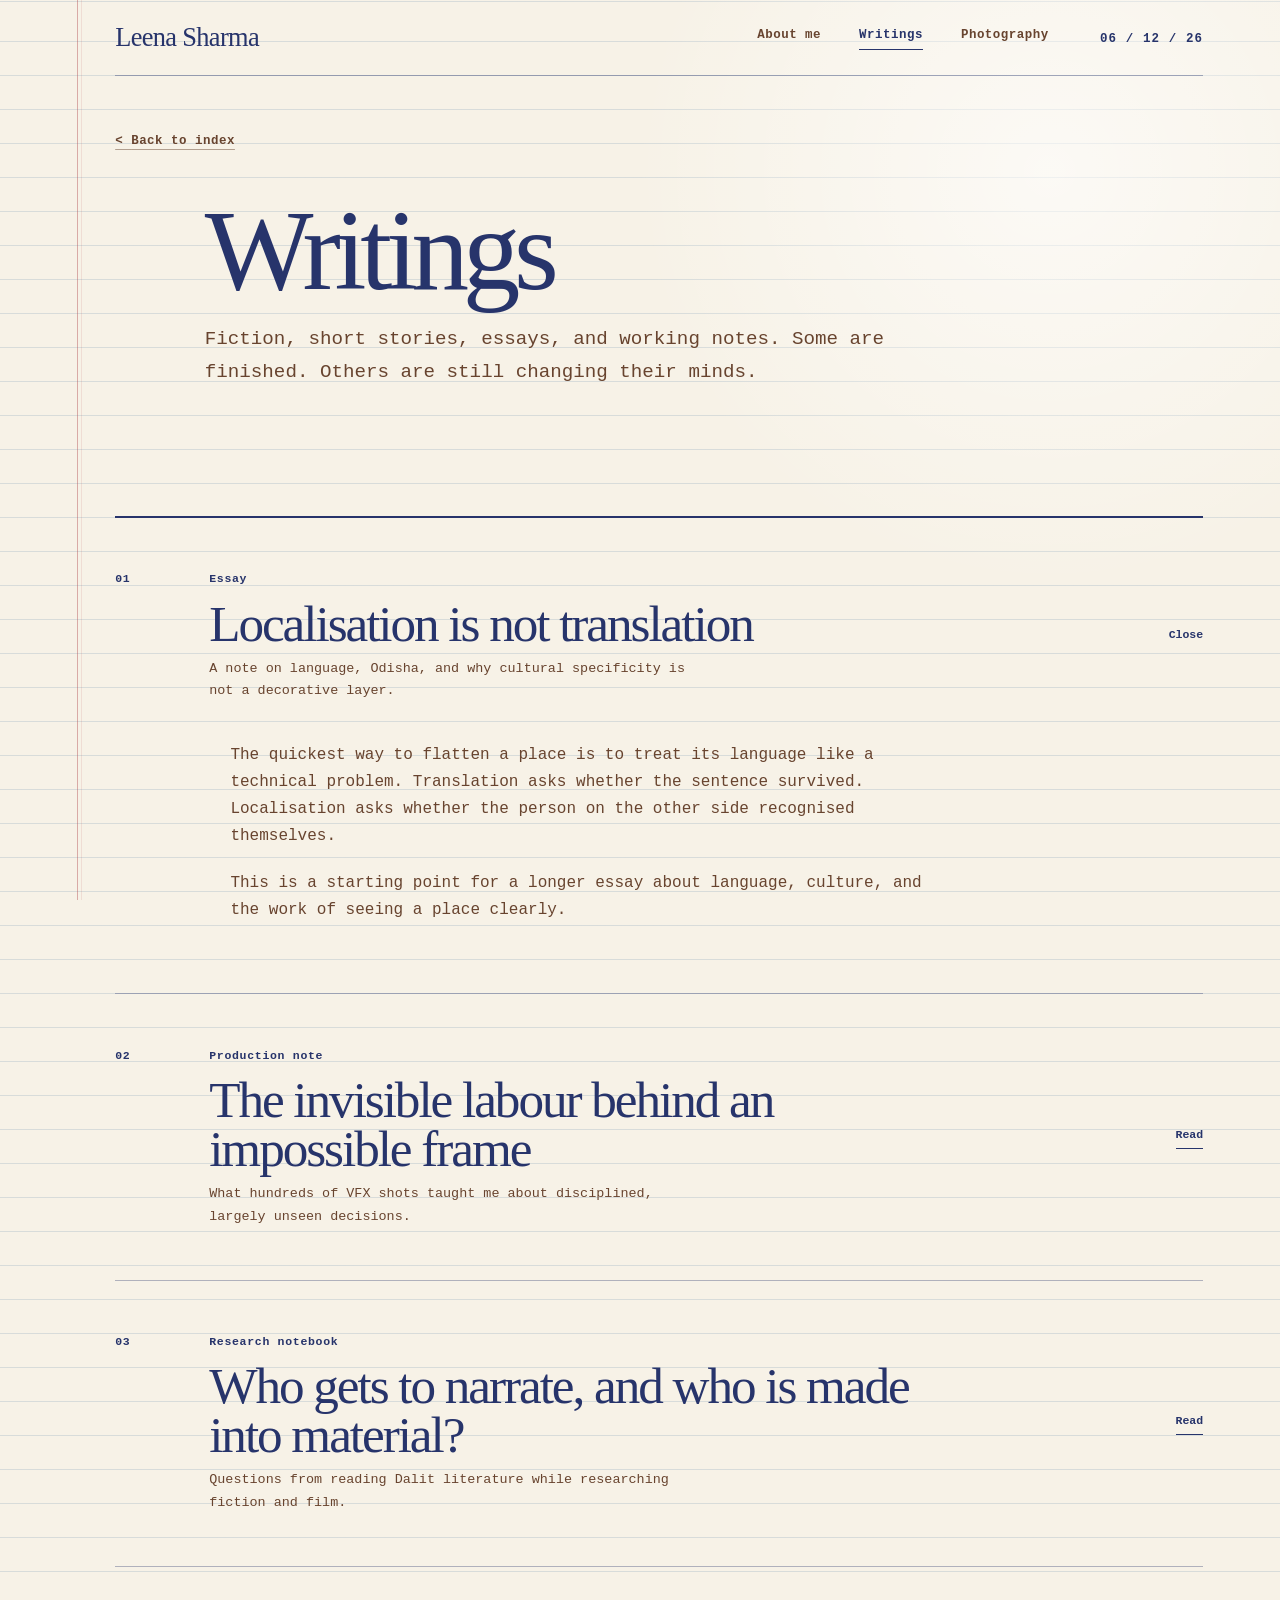
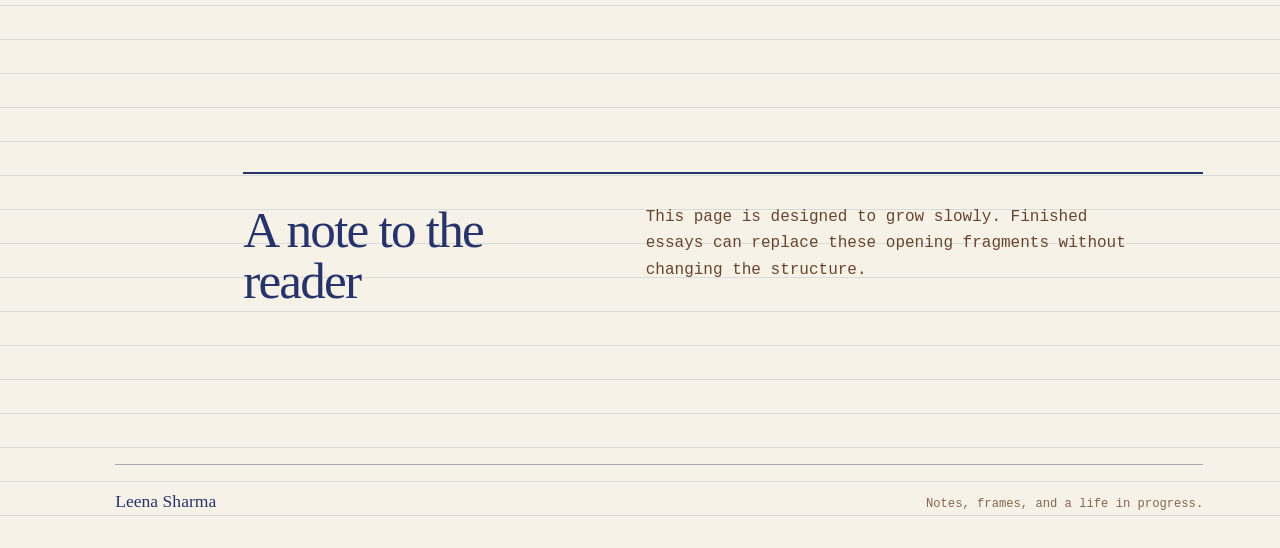
==== writings.html @ cd27514b "feat: rebuild portfolio as notebook-style site" ====
<!doctype html>
<html lang="en">
<head>
  <meta charset="utf-8" />
  <meta name="viewport" content="width=device-width, initial-scale=1" />
  <meta name="description" content="Essays, fiction, and notebook fragments by Leena Sharma." />
  <meta name="theme-color" content="#f7f2e7" />
  <title>Writings | Leena Sharma</title>
  <link rel="icon" href="assets/favicon.svg" type="image/svg+xml" />
  <link rel="stylesheet" href="styles.css?v=notebook-5" />
</head>
<body>
  <a class="skip-link" href="#main">Skip to the writings</a>

  <div class="paper-shell">
    <header class="site-header">
      <a class="brand-name" href="index.html">Leena Sharma</a>
      <button class="menu-toggle" type="button" aria-expanded="false" aria-controls="site-nav">Menu</button>
      <nav class="site-nav" id="site-nav" aria-label="Primary navigation">
        <a href="about.html">About me</a>
        <a href="writings.html" aria-current="page">Writings</a>
        <a href="photography.html">Photography</a>
      </nav>
      <time class="page-date" datetime="2026-09-05" data-current-date>05 / 09 / 26</time>
    </header>

    <main class="subpage writing-page" id="main">
      <a class="back-link" href="index.html">Back to index</a>

      <header class="page-heading">
        <h1>Writings</h1>
        <p>Fiction, short stories, essays, and working notes. Some are finished. Others are still changing their minds.</p>
      </header>

      <section class="writing-list" aria-label="Selected writings">
        <details class="writing-entry" open>
          <summary>
            <span class="writing-number">01</span>
            <span class="writing-summary">
              <span class="writing-kind">Essay</span>
              <strong>Localisation is not translation</strong>
              <span>A note on language, Odisha, and why cultural specificity is not a decorative layer.</span>
            </span>
            <span class="details-action" aria-hidden="true">Read</span>
          </summary>
          <div class="writing-body">
            <p>The quickest way to flatten a place is to treat its language like a technical problem. Translation asks whether the sentence survived. Localisation asks whether the person on the other side recognised themselves.</p>
            <p>This is a starting point for a longer essay about language, culture, and the work of seeing a place clearly.</p>
          </div>
        </details>

        <details class="writing-entry">
          <summary>
            <span class="writing-number">02</span>
            <span class="writing-summary">
              <span class="writing-kind">Production note</span>
              <strong>The invisible labour behind an impossible frame</strong>
              <span>What hundreds of VFX shots taught me about disciplined, largely unseen decisions.</span>
            </span>
            <span class="details-action" aria-hidden="true">Read</span>
          </summary>
          <div class="writing-body">
            <p>A finished frame hides its scaffolding. Schedules, versions, handovers, compromises, late fixes, and questions that sound tiny until an entire shot depends on them.</p>
            <p>Production is not separate from the creative act. It is the practice that gives a difficult idea a chance to remain intact.</p>
          </div>
        </details>

        <details class="writing-entry">
          <summary>
            <span class="writing-number">03</span>
            <span class="writing-summary">
              <span class="writing-kind">Research notebook</span>
              <strong>Who gets to narrate, and who is made into material?</strong>
              <span>Questions from reading Dalit literature while researching fiction and film.</span>
            </span>
            <span class="details-action" aria-hidden="true">Read</span>
          </summary>
          <div class="writing-body">
            <p>Research changes when the subject is not simply a subject. It becomes a question of position: who is looking, who is speaking, and what the work takes without returning.</p>
            <p>This notebook holds questions, contradictions, and changes in the project's ethical position, not only conclusions.</p>
          </div>
        </details>
      </section>

      <aside class="writing-note">
        <h2>A note to the reader</h2>
        <p>This page is designed to grow slowly. Finished essays can replace these opening fragments without changing the structure.</p>
      </aside>
    </main>

    <footer class="site-footer">
      <a href="index.html">Leena Sharma</a>
      <p>Notes, frames, and a life in progress.</p>
    </footer>
  </div>

  <script src="script.js?v=notebook-4"></script>
</body>
</html>
---- styles.css ----
:root {
  --paper: #f7f2e7;
  --paper-deep: #eee6d7;
  --indigo: #27346b;
  --indigo-soft: rgba(39, 52, 107, 0.16);
  --brown: #68442f;
  --brown-muted: #866550;
  --rule: rgba(79, 126, 161, 0.19);
  --margin-rule: rgba(176, 72, 76, 0.42);
  --baseline: 34px;
  --page-gutter: clamp(70px, 9vw, 148px);
  --right-gutter: clamp(24px, 6vw, 96px);
  --max-width: 1180px;
  color-scheme: light;
}

*,
*::before,
*::after {
  box-sizing: border-box;
}

html {
  min-width: 320px;
  scroll-behavior: smooth;
}

body {
  min-width: 320px;
  min-height: 100dvh;
  margin: 0;
  color: var(--brown);
  font-family: "Courier New", Courier, monospace;
  font-size: 16px;
  line-height: 1.68;
  background-color: var(--paper);
  background-image:
    radial-gradient(circle at 82% 8%, rgba(255, 255, 255, 0.6), transparent 26rem),
    repeating-linear-gradient(
      to bottom,
      transparent 0,
      transparent calc(var(--baseline) - 1px),
      var(--rule) calc(var(--baseline) - 1px),
      var(--rule) var(--baseline)
    );
  background-position: 0 0, 0 8px;
  overflow-x: hidden;
}

body::before {
  position: fixed;
  top: 0;
  bottom: 0;
  left: clamp(38px, 6vw, 92px);
  width: 1px;
  content: "";
  background: var(--margin-rule);
  box-shadow: 4px 0 0 rgba(176, 72, 76, 0.12);
  pointer-events: none;
}

img {
  display: block;
  max-width: 100%;
}

button,
a {
  -webkit-tap-highlight-color: transparent;
}

button {
  font: inherit;
}

a {
  color: inherit;
}

h1,
h2,
h3,
p,
figure {
  margin-top: 0;
}

h1,
h2,
h3,
.brand-name,
.index-title,
.social-rail a,
.site-footer > a {
  color: var(--indigo);
  font-family: "Times New Roman", Times, serif;
  font-weight: 400;
}

::selection {
  color: var(--paper);
  background: var(--indigo);
}

:focus-visible {
  outline: 2px solid var(--indigo);
  outline-offset: 5px;
}

.skip-link {
  position: fixed;
  top: 12px;
  left: 12px;
  z-index: 5;
  padding: 8px 12px;
  color: var(--paper);
  background: var(--indigo);
  transform: translateY(-160%);
  transition: transform 180ms ease;
}

.skip-link:focus {
  transform: translateY(0);
}

.paper-shell {
  width: 100%;
  min-height: 100dvh;
  padding-inline: var(--page-gutter) var(--right-gutter);
}

.home-header,
.home-index,
.home-footer,
.site-header,
.subpage,
.site-footer {
  width: min(100%, var(--max-width));
  margin-inline: auto;
}

.home-header {
  display: grid;
  grid-template-columns: minmax(0, 1fr) auto;
  align-items: start;
  gap: 32px;
  min-height: 138px;
  padding-top: clamp(34px, 5vw, 70px);
  animation: paper-enter 620ms cubic-bezier(0.16, 1, 0.3, 1) both;
}

.home-name {
  margin-bottom: 0;
  font-size: clamp(2.25rem, 4vw, 4rem);
  line-height: 0.96;
  letter-spacing: -0.035em;
}

.page-date {
  display: inline-block;
  min-width: 12ch;
  margin-top: 4px;
  color: var(--indigo);
  font-size: 0.78rem;
  font-weight: 700;
  letter-spacing: 0.09em;
  white-space: nowrap;
}

.home-index {
  display: grid;
  grid-template-columns: minmax(0, 1fr) minmax(175px, 220px);
  gap: clamp(48px, 7vw, 100px);
  align-items: start;
  min-height: calc(100dvh - 250px);
  padding: clamp(38px, 5vh, 76px) 0 58px;
}

.notebook-index {
  display: grid;
  gap: clamp(44px, 7vh, 76px);
  padding-top: 8px;
}

.index-entry {
  display: grid;
  grid-template-columns: 48px minmax(190px, 0.72fr) minmax(220px, 1fr);
  gap: clamp(16px, 3vw, 38px);
  align-items: baseline;
  opacity: 0;
  animation: entry-arrive 680ms cubic-bezier(0.16, 1, 0.3, 1) forwards;
  animation-delay: calc(100ms + var(--entry-order) * 95ms);
}

.index-marker {
  align-self: start;
  padding-top: 0.45rem;
  color: var(--indigo);
  font-family: "Times New Roman", Times, serif;
  font-size: clamp(1.2rem, 2vw, 1.6rem);
  line-height: 1;
}

.index-title {
  position: relative;
  width: fit-content;
  font-size: clamp(2.5rem, 5.2vw, 5.6rem);
  line-height: 0.94;
  letter-spacing: -0.04em;
  text-decoration: none;
}

.index-title::after {
  position: absolute;
  right: 0;
  bottom: -10px;
  left: 0;
  height: 2px;
  content: "";
  background: var(--indigo);
  transform: scaleX(0.12) rotate(-0.4deg);
  transform-origin: left;
  transition: transform 320ms cubic-bezier(0.16, 1, 0.3, 1);
}

.index-title:hover::after,
.index-title:focus-visible::after {
  transform: scaleX(1) rotate(-0.4deg);
}

.index-title:hover {
  font-style: italic;
}

.index-description {
  max-width: 39ch;
  margin-bottom: 0;
  padding-left: 22px;
  border-left: 1px solid var(--indigo-soft);
  color: var(--brown);
  font-size: clamp(0.88rem, 1.25vw, 1rem);
  line-height: 1.7;
}

.social-rail {
  min-height: 322px;
  padding: 4px 0 18px 28px;
  border-left: 2px solid var(--indigo);
  opacity: 0;
  animation: entry-arrive 680ms 480ms cubic-bezier(0.16, 1, 0.3, 1) forwards;
}

.social-rail h2 {
  margin-bottom: 18px;
  font-size: 1.65rem;
  line-height: 1;
}

.social-rail a {
  position: relative;
  display: block;
  width: fit-content;
  margin: 0 0 11px;
  font-size: clamp(1.25rem, 2vw, 1.8rem);
  line-height: 1.25;
  text-decoration: underline;
  text-decoration-color: rgba(39, 52, 107, 0.35);
  text-decoration-thickness: 1px;
  text-underline-offset: 5px;
}

.social-rail a:hover,
.social-rail a:focus-visible {
  font-style: italic;
  text-decoration-color: var(--indigo);
}

.home-footer,
.site-footer {
  display: flex;
  align-items: baseline;
  justify-content: space-between;
  gap: 24px;
  min-height: 84px;
  padding: 22px 0;
  border-top: 1px solid rgba(39, 52, 107, 0.38);
  color: var(--brown-muted);
  font-size: 0.76rem;
}

.home-footer a,
.site-footer a {
  color: var(--indigo);
  font-weight: 700;
  text-decoration-thickness: 1px;
  text-underline-offset: 4px;
}

.home-footer p,
.site-footer p {
  margin-bottom: 0;
  text-align: right;
}

.toast {
  position: fixed;
  right: 24px;
  bottom: 24px;
  z-index: 4;
  max-width: min(360px, calc(100vw - 48px));
  padding: 12px 16px;
  color: var(--paper);
  background: var(--indigo);
  font-size: 0.78rem;
  opacity: 0;
  pointer-events: none;
  transform: translateY(12px);
  transition: opacity 180ms ease, transform 180ms ease;
}

.toast.visible {
  opacity: 1;
  transform: translateY(0);
}

.site-header {
  position: relative;
  z-index: 2;
  display: grid;
  grid-template-columns: minmax(170px, 1fr) auto auto;
  align-items: center;
  gap: clamp(24px, 4vw, 58px);
  min-height: 76px;
  border-bottom: 1px solid rgba(39, 52, 107, 0.38);
  animation: paper-enter 520ms cubic-bezier(0.16, 1, 0.3, 1) both;
}

.brand-name {
  width: fit-content;
  font-size: 1.65rem;
  line-height: 1;
  letter-spacing: -0.025em;
  text-decoration: none;
}

.site-nav {
  display: flex;
  align-items: center;
  gap: clamp(20px, 3vw, 38px);
  white-space: nowrap;
}

.site-nav a,
.back-link,
.underlined-link {
  color: var(--brown);
  font-size: 0.78rem;
  font-weight: 700;
  letter-spacing: 0.04em;
  text-decoration-color: rgba(104, 68, 47, 0.48);
  text-decoration-thickness: 1px;
  text-underline-offset: 5px;
}

.site-nav a {
  text-decoration: none;
}

.site-nav a::after {
  display: block;
  width: 100%;
  height: 1px;
  margin-top: 3px;
  content: "";
  background: var(--indigo);
  transform: scaleX(0);
  transform-origin: right;
  transition: transform 220ms ease;
}

.site-nav a:hover::after,
.site-nav a:focus-visible::after,
.site-nav a[aria-current="page"]::after {
  transform: scaleX(1);
  transform-origin: left;
}

.site-nav a[aria-current="page"] {
  color: var(--indigo);
}

.menu-toggle {
  display: none;
  padding: 0;
  border: 0;
  color: var(--indigo);
  background: transparent;
  font-size: 0.78rem;
  font-weight: 700;
  text-decoration: underline;
  text-underline-offset: 4px;
  cursor: pointer;
}

.subpage {
  padding: clamp(34px, 4vw, 56px) 0 clamp(80px, 10vw, 146px);
}

.back-link {
  display: inline-block;
  margin-bottom: clamp(34px, 4vw, 54px);
}

.back-link::before {
  content: "< ";
  text-decoration: none;
}

.page-heading {
  max-width: 850px;
  margin-bottom: clamp(72px, 10vw, 136px);
  opacity: 0;
  animation: entry-arrive 650ms 100ms cubic-bezier(0.16, 1, 0.3, 1) forwards;
}

.page-heading h1,
.about-copy h1 {
  margin-bottom: 24px;
  font-size: clamp(4rem, 9vw, 8.2rem);
  line-height: 0.83;
  letter-spacing: -0.055em;
}

.page-heading p,
.page-lead {
  max-width: 60ch;
  margin-bottom: 0;
  color: var(--brown);
  font-size: clamp(1rem, 1.5vw, 1.22rem);
  line-height: 1.7;
}

.about-intro {
  display: grid;
  grid-template-columns: minmax(0, 1.25fr) minmax(280px, 0.75fr);
  gap: clamp(48px, 8vw, 116px);
  align-items: start;
}

.about-copy {
  padding-top: clamp(16px, 3vw, 44px);
  opacity: 0;
  animation: entry-arrive 650ms 80ms cubic-bezier(0.16, 1, 0.3, 1) forwards;
}

.about-copy > p:not(.page-lead) {
  max-width: 57ch;
  margin: 30px 0 34px;
}

.underlined-link {
  color: var(--indigo);
}

.about-visual {
  margin: 0;
  transform: rotate(0.75deg);
  opacity: 0;
  animation: image-arrive 740ms 220ms cubic-bezier(0.16, 1, 0.3, 1) forwards;
}

.about-visual img {
  width: 100%;
  aspect-ratio: 2 / 2.7;
  object-fit: cover;
  object-position: center 48%;
  border: 1px solid var(--indigo);
  filter: saturate(0.75) contrast(0.96);
  box-shadow: 13px 15px 0 rgba(39, 52, 107, 0.08);
}

.about-visual figcaption,
.photo-item figcaption,
.lightbox figcaption {
  margin-top: 13px;
  color: var(--brown-muted);
  font-size: 0.7rem;
  line-height: 1.5;
}

.life-notes {
  display: grid;
  grid-template-columns: minmax(190px, 0.55fr) minmax(0, 1.45fr);
  gap: clamp(44px, 8vw, 120px);
  margin-top: clamp(110px, 15vw, 200px);
  padding-top: 28px;
  border-top: 2px solid var(--indigo);
}

.life-notes > h2,
.plain-note h2,
.writing-note h2 {
  margin-bottom: 0;
  font-size: clamp(2rem, 4vw, 3.4rem);
  line-height: 1;
  letter-spacing: -0.035em;
}

.timeline-list {
  display: grid;
  gap: clamp(42px, 6vw, 74px);
}

.timeline-list article {
  display: grid;
  grid-template-columns: 118px minmax(0, 1fr);
  gap: 24px;
}

.timeline-list time,
.writing-number,
.writing-kind {
  color: var(--indigo);
  font-size: 0.72rem;
  font-weight: 700;
  letter-spacing: 0.06em;
}

.timeline-list h3 {
  margin-bottom: 9px;
  font-size: clamp(1.45rem, 2.3vw, 2.15rem);
  line-height: 1.08;
}

.timeline-list p {
  max-width: 56ch;
  margin-bottom: 0;
  font-size: 0.9rem;
}

.plain-note {
  max-width: 780px;
  margin: clamp(120px, 18vw, 230px) 0 0 auto;
  padding: 32px 36px 34px;
  border-top: 2px solid var(--indigo);
  border-bottom: 1px solid rgba(39, 52, 107, 0.4);
  background: rgba(238, 230, 215, 0.52);
}

.plain-note h2 {
  margin-bottom: 22px;
}

.plain-note p {
  max-width: 58ch;
  margin-bottom: 0;
}

.writing-page .page-heading {
  margin-left: clamp(0px, 7vw, 100px);
}

.writing-list {
  border-top: 2px solid var(--indigo);
}

.writing-entry {
  border-bottom: 1px solid rgba(39, 52, 107, 0.34);
}

.writing-entry summary {
  display: grid;
  grid-template-columns: 56px minmax(0, 1fr) auto;
  gap: clamp(16px, 3vw, 38px);
  align-items: start;
  padding: clamp(28px, 4vw, 54px) 0;
  list-style: none;
  cursor: pointer;
}

.writing-entry summary::-webkit-details-marker {
  display: none;
}

.writing-summary {
  display: grid;
  gap: 10px;
}

.writing-summary strong {
  max-width: 29ch;
  color: var(--indigo);
  font-family: "Times New Roman", Times, serif;
  font-size: clamp(2rem, 4vw, 4.5rem);
  font-weight: 400;
  line-height: 0.96;
  letter-spacing: -0.04em;
}

.writing-summary > span:last-child {
  max-width: 60ch;
  color: var(--brown);
  font-size: 0.84rem;
}

.details-action {
  align-self: center;
  padding-bottom: 3px;
  border-bottom: 1px solid currentColor;
  color: var(--indigo);
  font-size: 0.72rem;
  font-weight: 700;
}

.writing-entry[open] .details-action {
  color: transparent;
}

.writing-entry[open] .details-action::after {
  content: "Close";
  color: var(--indigo);
}

.writing-body {
  max-width: 720px;
  margin: -12px 0 0 clamp(72px, 9vw, 130px);
  padding: 0 0 50px;
  animation: detail-open 320ms ease both;
}

.writing-body p {
  margin-bottom: 20px;
}

.writing-note {
  display: grid;
  grid-template-columns: minmax(210px, 0.7fr) minmax(0, 1.3fr);
  gap: clamp(34px, 8vw, 120px);
  margin: clamp(120px, 16vw, 210px) 0 0 clamp(0px, 10vw, 150px);
  padding: 30px 0;
  border-top: 2px solid var(--indigo);
}

.writing-note p {
  max-width: 52ch;
  margin-bottom: 0;
}

.photo-heading {
  margin-bottom: 44px;
}

.placeholder-note {
  max-width: 72ch;
  margin: 0 0 clamp(60px, 8vw, 112px) clamp(0px, 8vw, 112px);
  padding-left: 18px;
  border-left: 2px solid var(--indigo);
  color: var(--brown-muted);
  font-size: 0.72rem;
}

.photo-grid {
  display: grid;
  grid-template-columns: repeat(12, minmax(0, 1fr));
  gap: clamp(36px, 6vw, 86px) clamp(22px, 4vw, 58px);
  align-items: start;
}

.photo-item {
  margin: 0;
}

.photo-item-tall {
  grid-column: 1 / span 7;
  grid-row: 1 / span 2;
}

.photo-item-small {
  grid-column: 9 / span 4;
  margin-top: clamp(70px, 11vw, 156px);
}

.photo-item-wide {
  grid-column: 4 / span 9;
}

.photo-item button {
  display: block;
  width: 100%;
  padding: 0;
  overflow: hidden;
  border: 1px solid var(--indigo);
  background: var(--paper-deep);
  cursor: zoom-in;
}

.photo-item img {
  width: 100%;
  height: 100%;
  object-fit: cover;
  filter: saturate(0.78) contrast(0.98);
  transition: transform 520ms cubic-bezier(0.16, 1, 0.3, 1), filter 300ms ease;
}

.photo-item-tall img {
  aspect-ratio: 4 / 5;
}

.photo-item-small img {
  aspect-ratio: 4 / 5;
}

.photo-item-wide img {
  aspect-ratio: 16 / 9;
}

.photo-item button:hover img,
.photo-item button:focus-visible img {
  filter: saturate(0.92) contrast(1);
  transform: scale(1.018);
}

.photo-item button:active {
  transform: translateY(1px);
}

.photo-item figcaption {
  display: flex;
  justify-content: space-between;
  gap: 22px;
  color: var(--indigo);
}

.photo-item figcaption span {
  color: var(--brown-muted);
  text-align: right;
}

.lightbox {
  width: min(94vw, 1120px);
  max-width: none;
  height: min(92dvh, 900px);
  max-height: none;
  padding: 50px 24px 24px;
  overflow: hidden;
  border: 1px solid rgba(247, 242, 231, 0.72);
  color: var(--paper);
  background: #171a29;
}

.lightbox::backdrop {
  background: rgba(23, 26, 41, 0.88);
  backdrop-filter: blur(5px);
}

.lightbox-close {
  position: absolute;
  top: 15px;
  right: 18px;
  padding: 0;
  border: 0;
  border-bottom: 1px solid currentColor;
  color: var(--paper);
  background: transparent;
  font-size: 0.72rem;
  cursor: pointer;
}

.lightbox figure {
  display: grid;
  grid-template-rows: minmax(0, 1fr) auto;
  height: 100%;
  margin: 0;
}

.lightbox img {
  width: 100%;
  height: 100%;
  min-height: 0;
  object-fit: contain;
}

.lightbox figcaption {
  margin: 10px 0 0;
  color: var(--paper-deep);
}

.site-footer > a {
  font-size: 1.1rem;
  font-weight: 400;
  text-decoration: none;
}

@keyframes paper-enter {
  from {
    opacity: 0;
    transform: translateY(-10px);
  }
  to {
    opacity: 1;
    transform: translateY(0);
  }
}

@keyframes entry-arrive {
  from {
    opacity: 0;
    transform: translateY(20px);
  }
  to {
    opacity: 1;
    transform: translateY(0);
  }
}

@keyframes image-arrive {
  from {
    opacity: 0;
    transform: translateY(24px) rotate(0.75deg);
  }
  to {
    opacity: 1;
    transform: translateY(0) rotate(0.75deg);
  }
}

@keyframes detail-open {
  from {
    opacity: 0;
    transform: translateY(-8px);
  }
  to {
    opacity: 1;
    transform: translateY(0);
  }
}

@media (max-width: 980px) {
  .home-index {
    grid-template-columns: minmax(0, 1fr) 165px;
    gap: 40px;
  }

  .index-entry {
    grid-template-columns: 38px minmax(160px, 0.75fr) minmax(200px, 1fr);
    gap: 16px;
  }

  .site-header {
    gap: 22px;
  }

  .site-nav {
    gap: 18px;
  }

  .about-intro {
    grid-template-columns: minmax(0, 1.1fr) minmax(240px, 0.9fr);
    gap: 44px;
  }
}

@media (max-width: 780px) {
  :root {
    --page-gutter: 58px;
    --right-gutter: 20px;
    --baseline: 30px;
  }

  body {
    font-size: 15px;
    background-position: 0 0, 0 6px;
  }

  body::before {
    left: 34px;
  }

  .home-header {
    min-height: 112px;
    padding-top: 30px;
  }

  .home-index {
    grid-template-columns: 1fr;
    min-height: auto;
    padding-top: 20px;
  }

  .notebook-index {
    gap: 58px;
  }

  .index-entry {
    grid-template-columns: 36px minmax(0, 1fr);
    gap: 10px 12px;
  }

  .index-description {
    grid-column: 2;
    max-width: 46ch;
    padding-left: 16px;
  }

  .social-rail {
    display: grid;
    grid-template-columns: repeat(2, minmax(0, 1fr));
    gap: 4px 24px;
    min-height: 0;
    padding: 25px 0 8px;
    border-top: 2px solid var(--indigo);
    border-left: 0;
  }

  .social-rail h2 {
    grid-column: 1 / -1;
    margin-bottom: 10px;
  }

  .home-footer {
    margin-top: 64px;
  }

  .site-header {
    grid-template-columns: minmax(0, 1fr) auto auto;
    gap: 16px;
  }

  .site-header .page-date {
    font-size: 0.66rem;
  }

  .menu-toggle {
    display: inline-block;
  }

  .site-nav {
    position: absolute;
    top: calc(100% + 1px);
    right: 0;
    left: 0;
    z-index: 3;
    display: none;
    padding: 22px 18px;
    border-bottom: 1px solid var(--indigo);
    background-color: var(--paper);
    background-image: repeating-linear-gradient(
      to bottom,
      transparent 0,
      transparent 29px,
      var(--rule) 29px,
      var(--rule) 30px
    );
  }

  .site-nav.open {
    display: grid;
    gap: 12px;
  }

  .site-nav a {
    width: fit-content;
  }

  .subpage {
    padding-top: 34px;
  }

  .back-link {
    margin-bottom: 42px;
  }

  .page-heading h1,
  .about-copy h1 {
    line-height: 0.9;
  }

  .about-intro {
    grid-template-columns: 1fr;
    gap: 64px;
  }

  .about-visual {
    width: min(86%, 430px);
    margin-left: auto;
  }

  .life-notes {
    grid-template-columns: 1fr;
    gap: 60px;
  }

  .timeline-list article {
    grid-template-columns: 94px minmax(0, 1fr);
    gap: 18px;
  }

  .writing-note {
    grid-template-columns: 1fr;
    gap: 24px;
  }

  .photo-grid {
    display: block;
  }

  .photo-item,
  .photo-item-small,
  .photo-item-wide {
    width: 100%;
    margin: 0 0 72px;
  }

  .photo-item-small {
    width: 72%;
    margin-left: auto;
  }
}

@media (max-width: 560px) {
  :root {
    --page-gutter: 48px;
    --right-gutter: 14px;
  }

  body::before {
    left: 27px;
  }

  .home-header {
    grid-template-columns: 1fr;
    gap: 10px;
  }

  .page-date {
    margin-top: 0;
  }

  .home-index {
    padding-bottom: 32px;
  }

  .notebook-index {
    gap: 52px;
  }

  .index-title {
    font-size: clamp(2.45rem, 13vw, 4.2rem);
  }

  .index-description {
    font-size: 0.78rem;
  }

  .home-footer,
  .site-footer {
    align-items: flex-start;
    flex-direction: column;
    gap: 8px;
  }

  .home-footer p,
  .site-footer p {
    text-align: left;
  }

  .site-header {
    grid-template-columns: minmax(0, 1fr) auto;
  }

  .site-header .page-date {
    display: none;
  }

  .brand-name {
    font-size: 1.45rem;
  }

  .page-heading {
    margin-bottom: 88px;
  }

  .page-heading h1,
  .about-copy h1 {
    font-size: clamp(3.65rem, 19vw, 6rem);
  }

  .photo-heading h1 {
    font-size: clamp(3.2rem, 16vw, 5.3rem);
    letter-spacing: -0.06em;
  }

  .about-visual {
    width: 92%;
  }

  .timeline-list article {
    grid-template-columns: 1fr;
    gap: 8px;
  }

  .plain-note {
    padding-inline: 20px;
  }

  .writing-page .page-heading {
    margin-left: 0;
  }

  .writing-entry summary {
    grid-template-columns: 36px minmax(0, 1fr);
    gap: 14px;
  }

  .details-action {
    grid-column: 2;
    width: fit-content;
  }

  .writing-summary strong {
    font-size: clamp(1.85rem, 9vw, 3.2rem);
  }

  .writing-body {
    margin-left: 50px;
  }

  .placeholder-note {
    margin-left: 0;
  }

  .photo-item-small {
    width: 86%;
  }

  .photo-item figcaption {
    display: block;
  }

  .photo-item figcaption span {
    display: block;
    margin-top: 3px;
    text-align: left;
  }

  .lightbox {
    width: 100vw;
    height: 100dvh;
    border: 0;
  }
}

@media (prefers-reduced-motion: reduce) {
  html {
    scroll-behavior: auto;
  }

  *,
  *::before,
  *::after {
    scroll-behavior: auto !important;
    animation-duration: 0.01ms !important;
    animation-iteration-count: 1 !important;
    transition-duration: 0.01ms !important;
  }
}

@media print {
  body {
    background-color: var(--paper);
  }

  .menu-toggle,
  .back-link,
  .toast,
  .lightbox {
    display: none !important;
  }
}
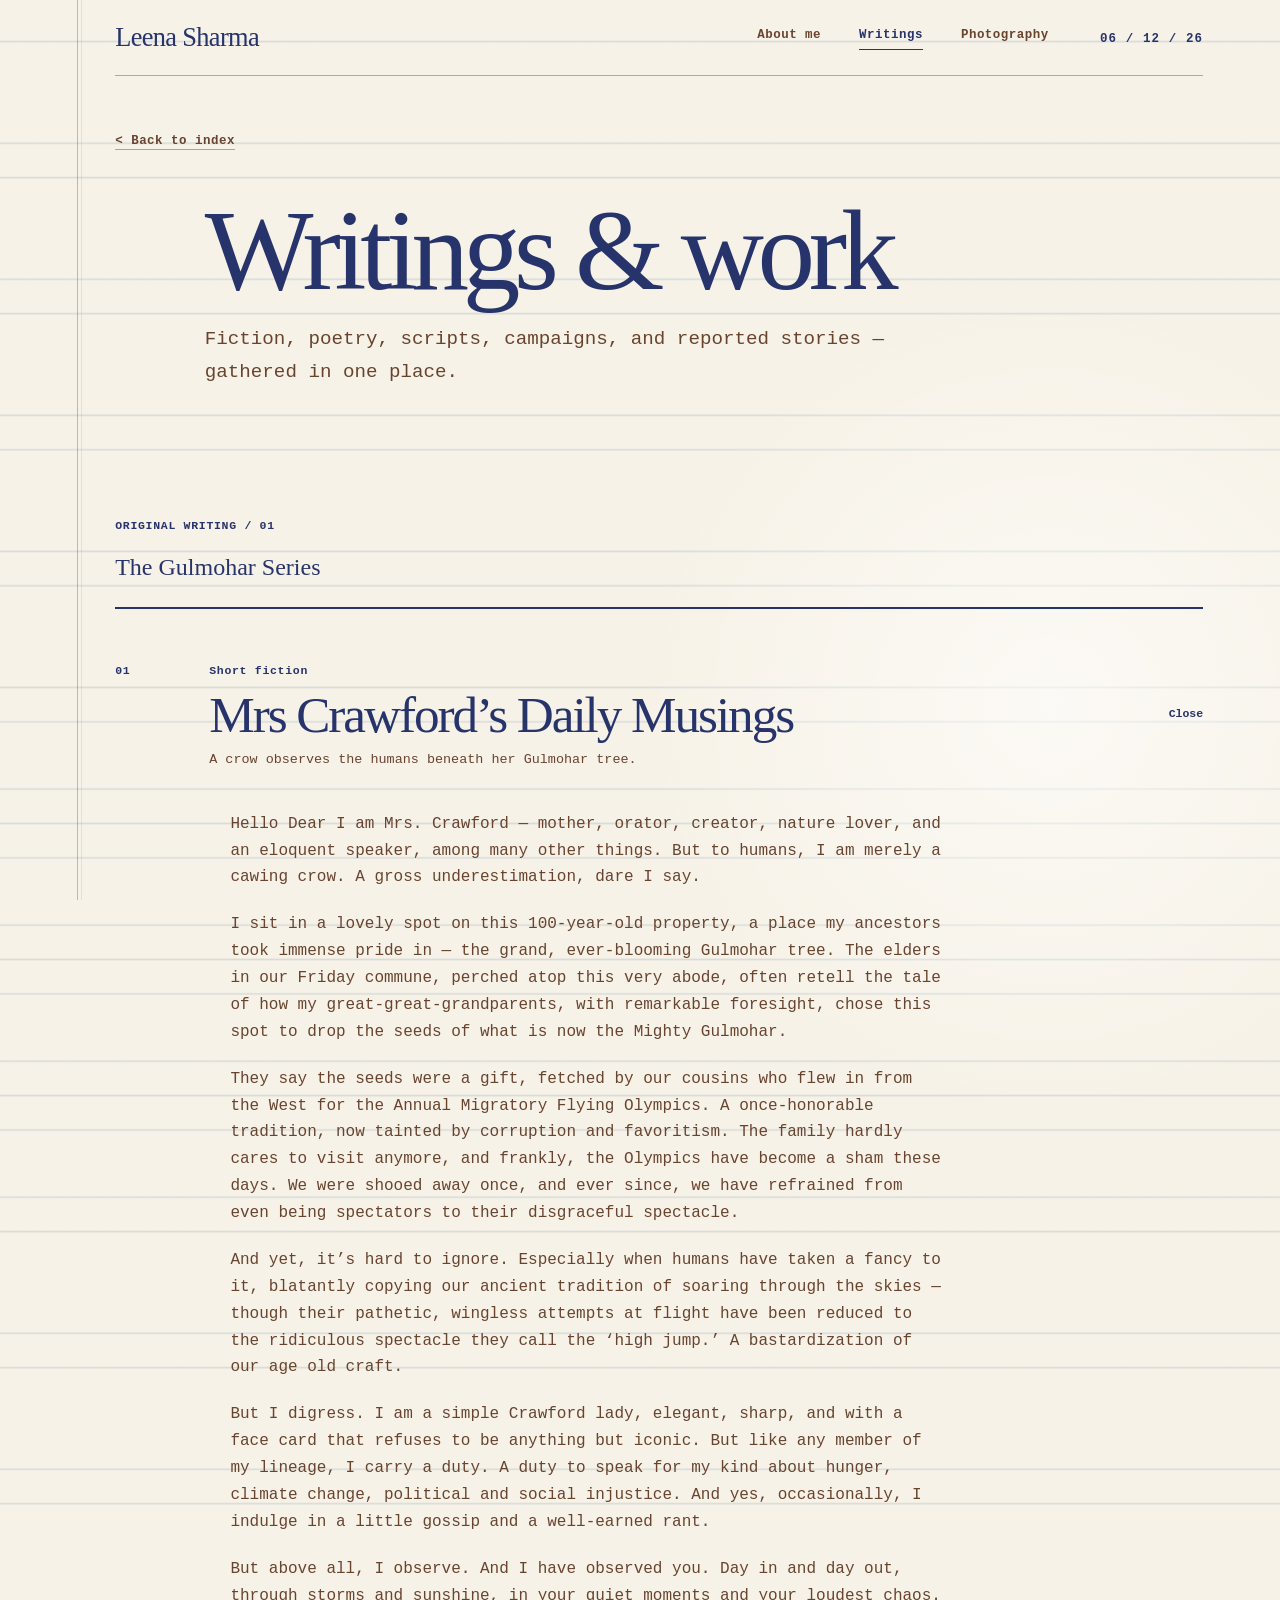
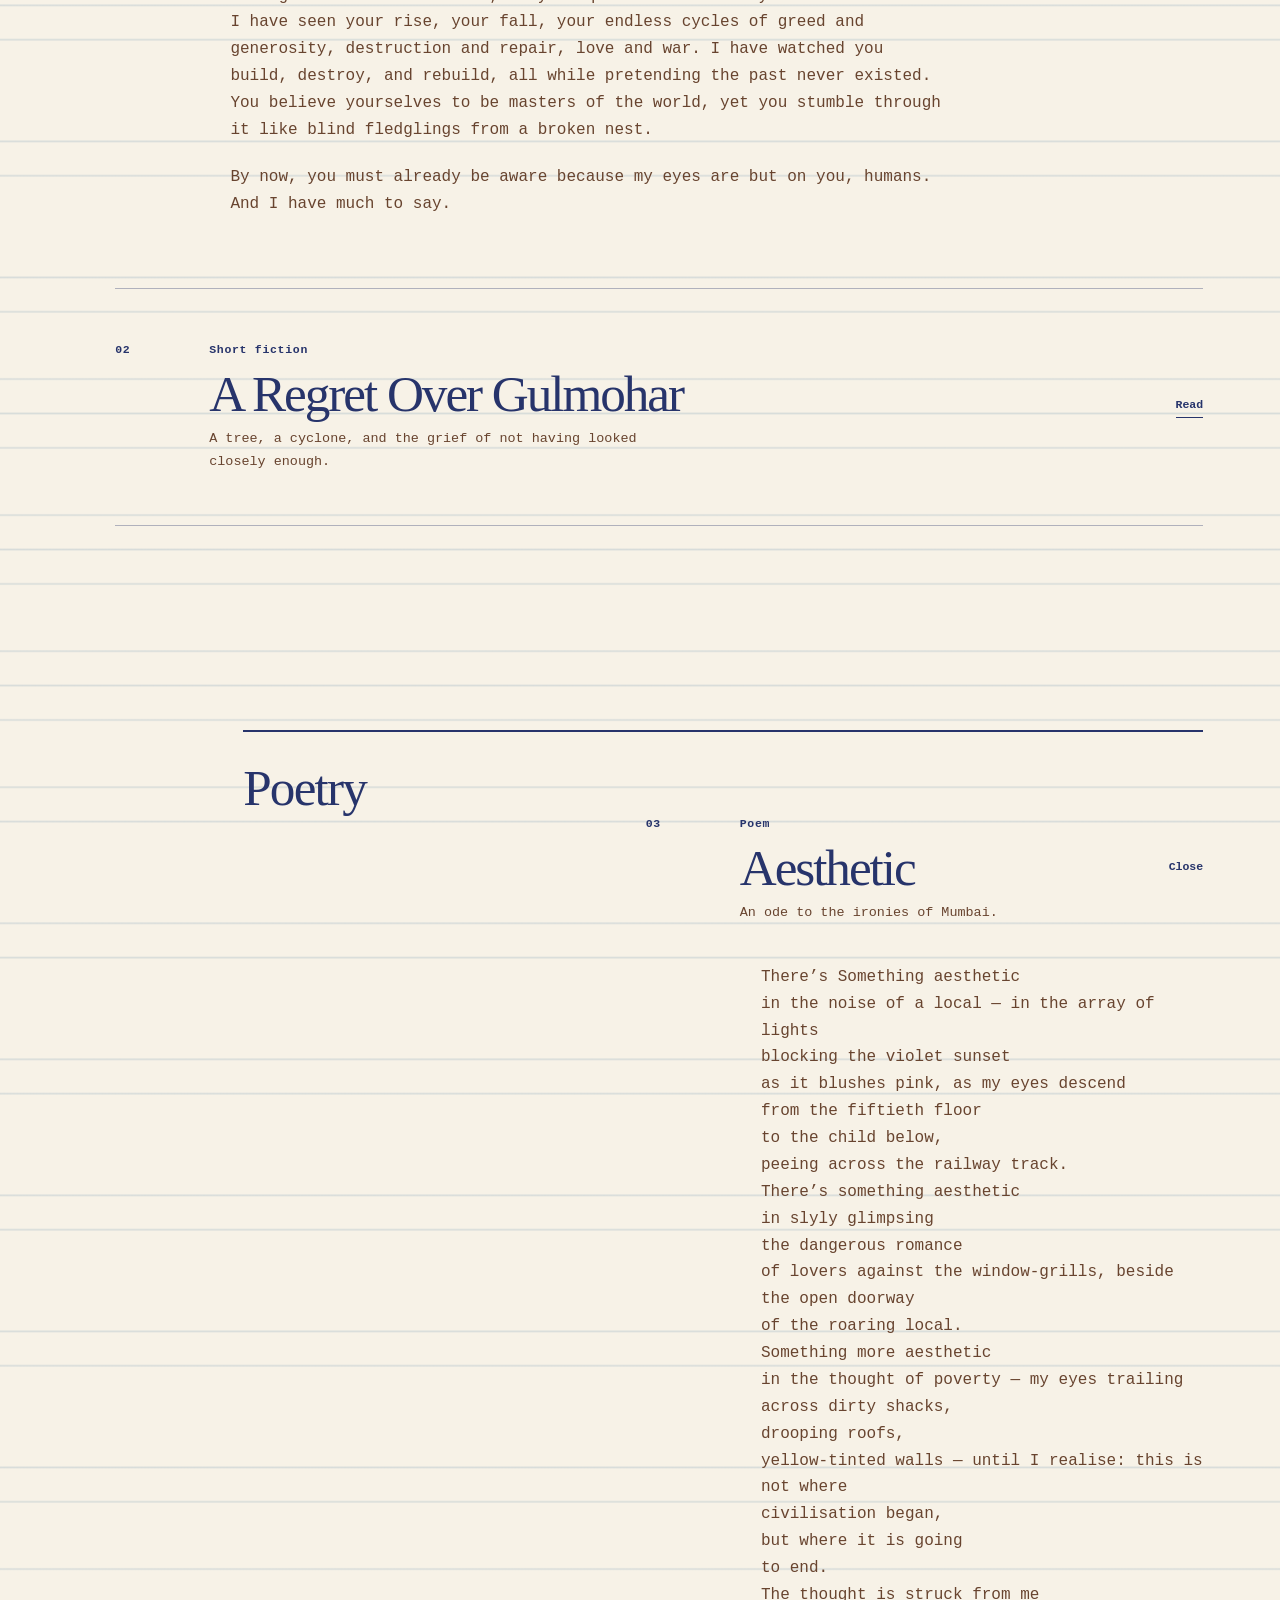
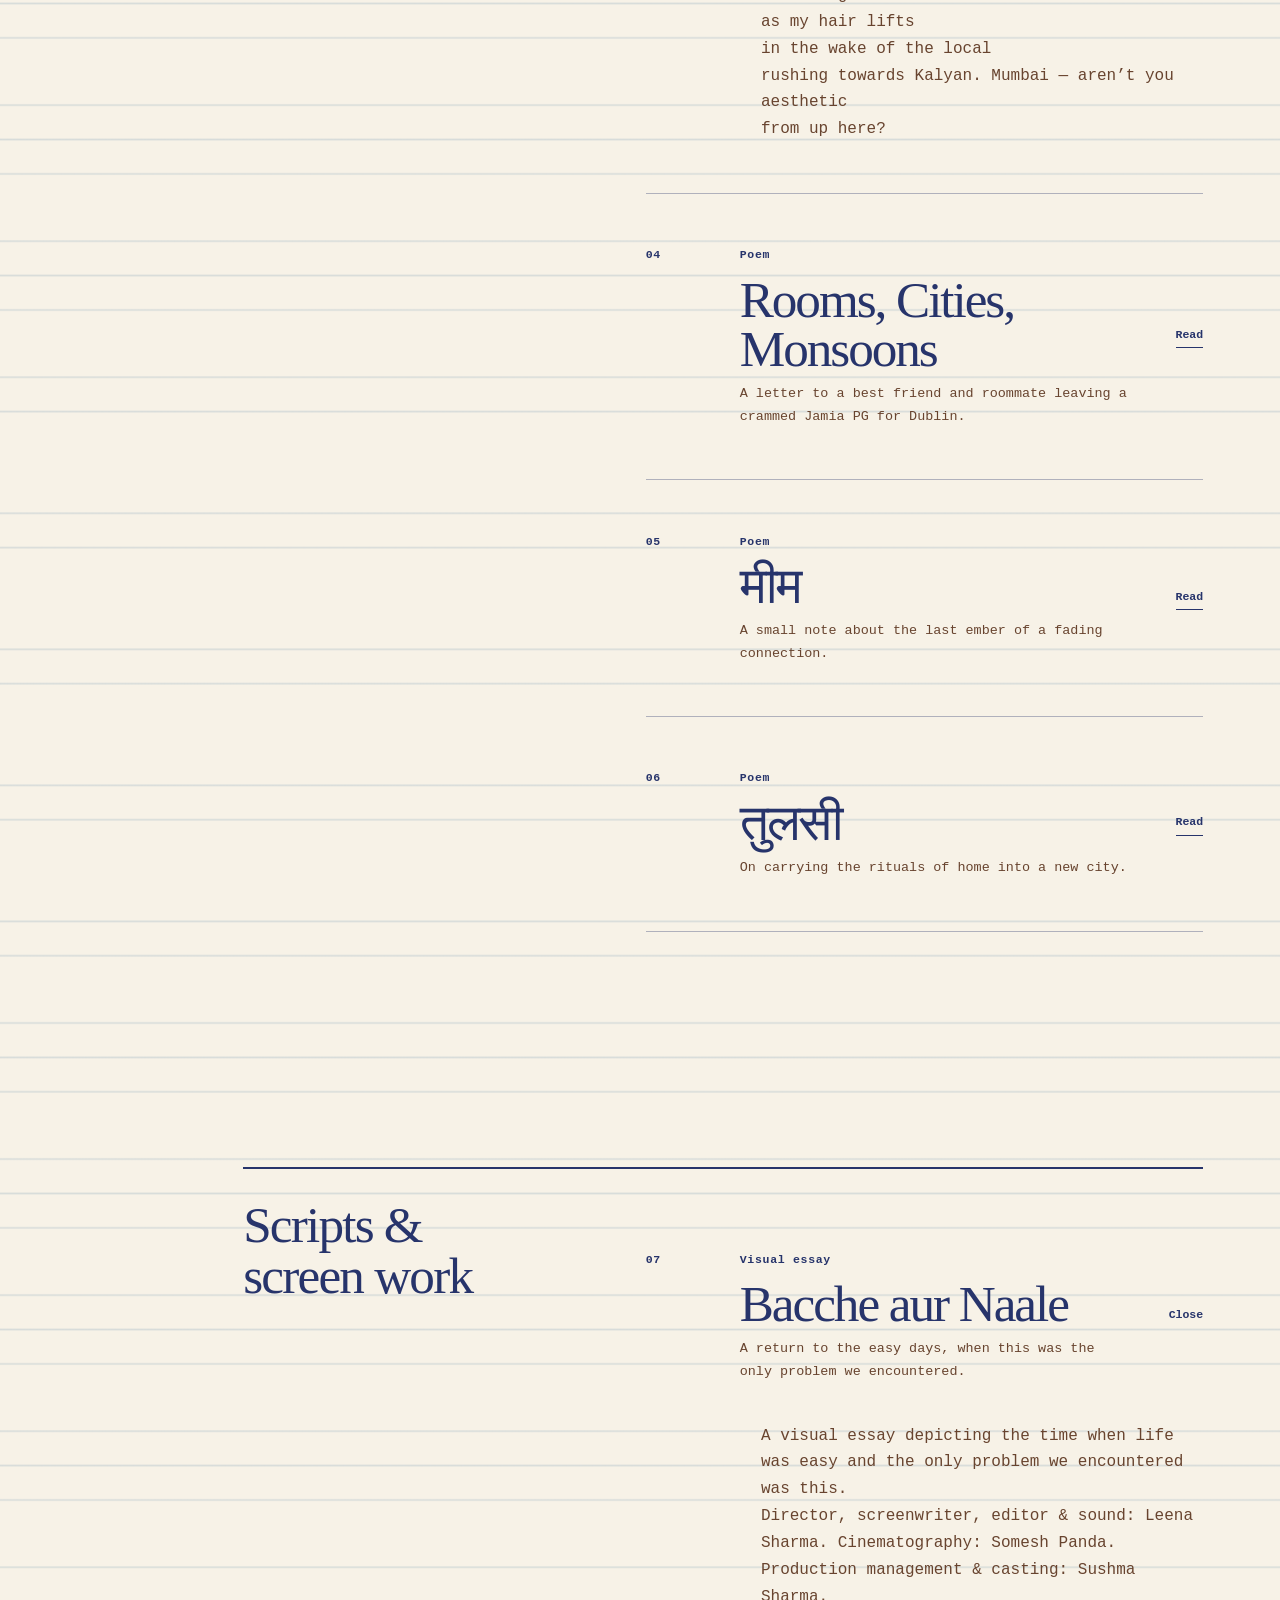
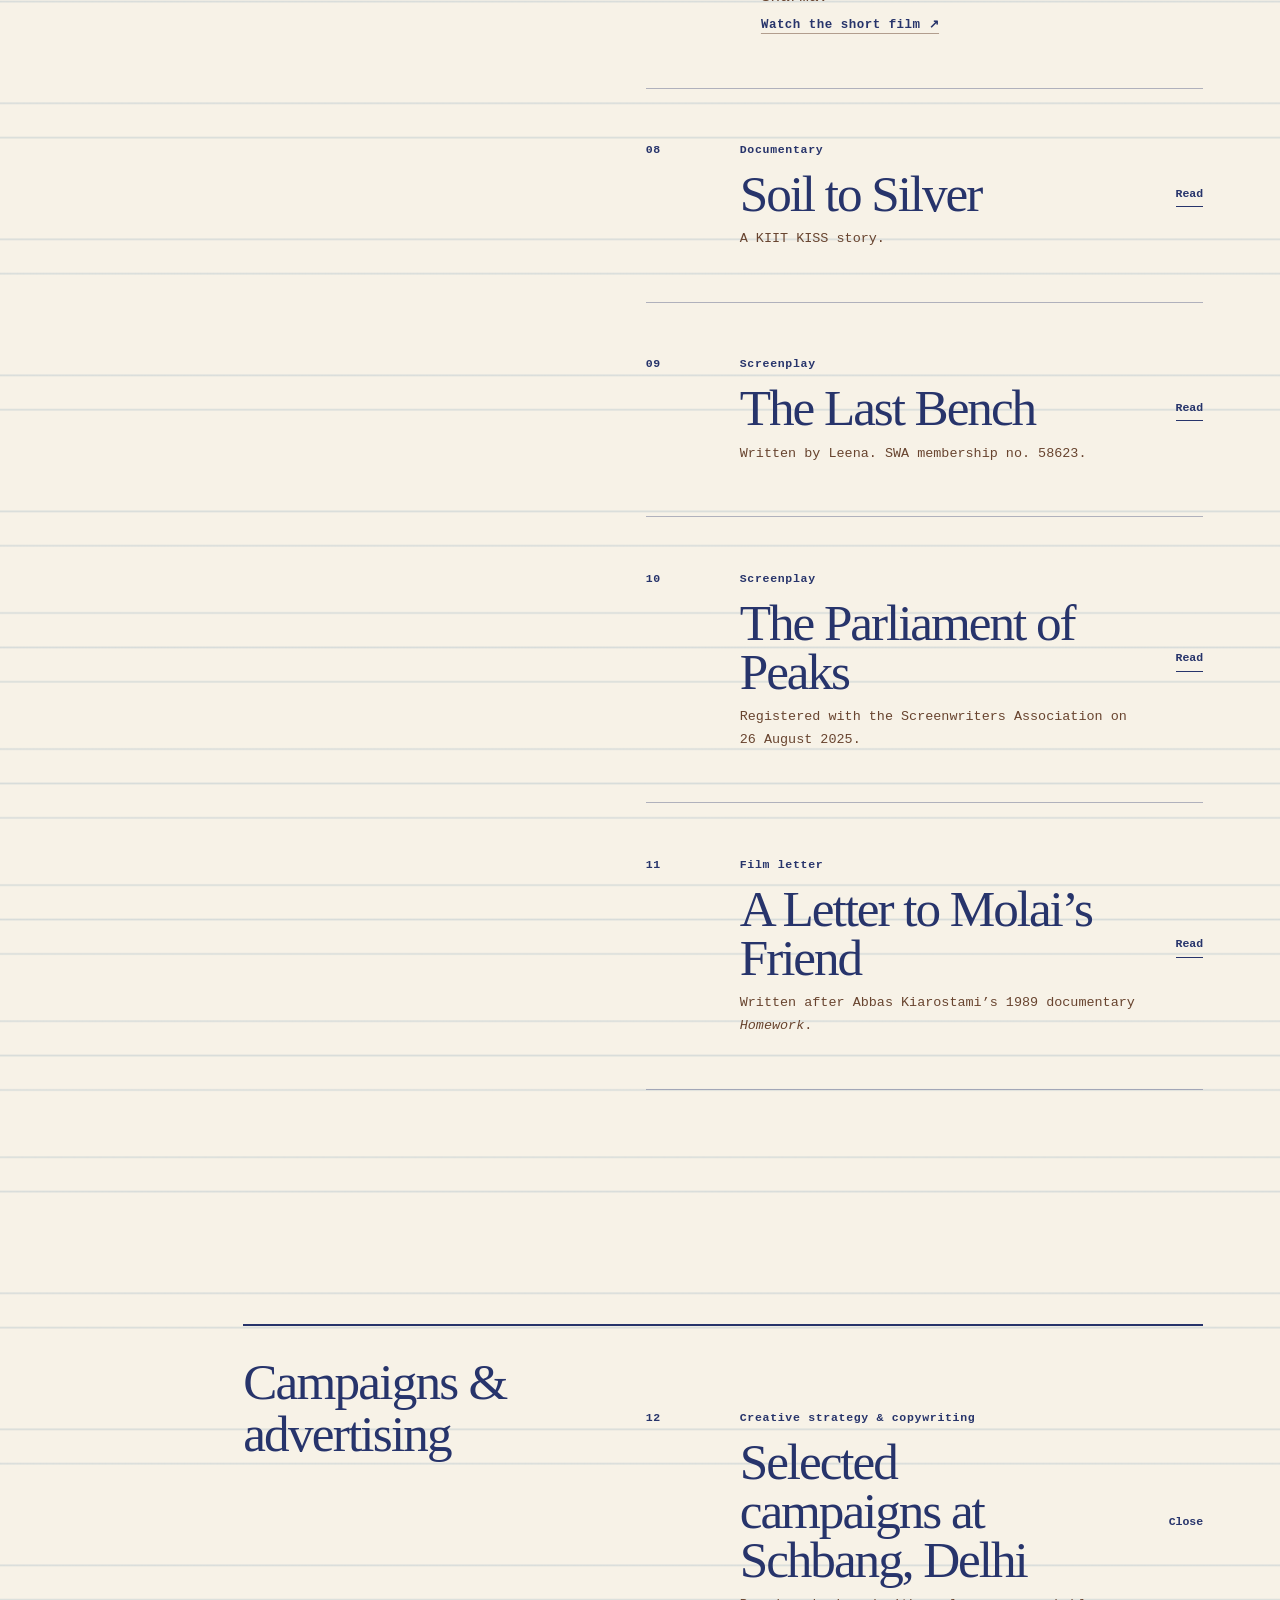
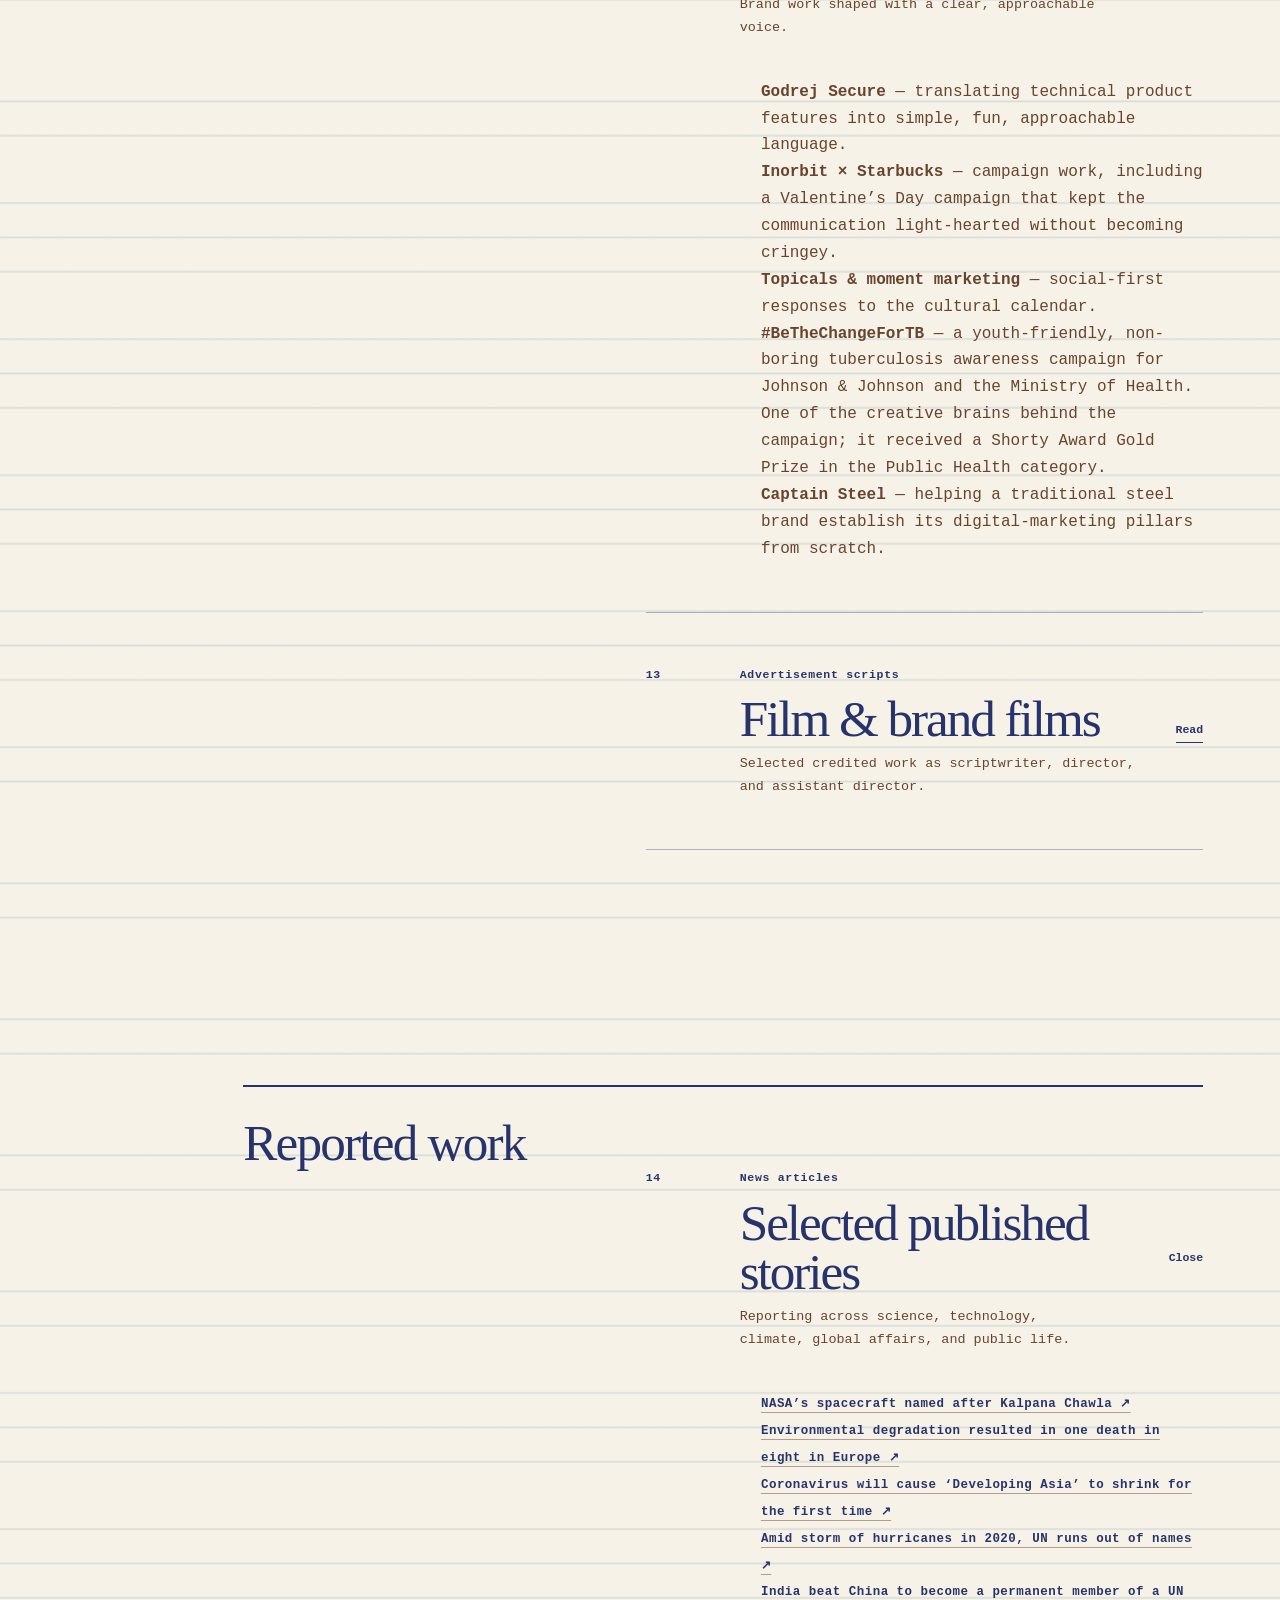
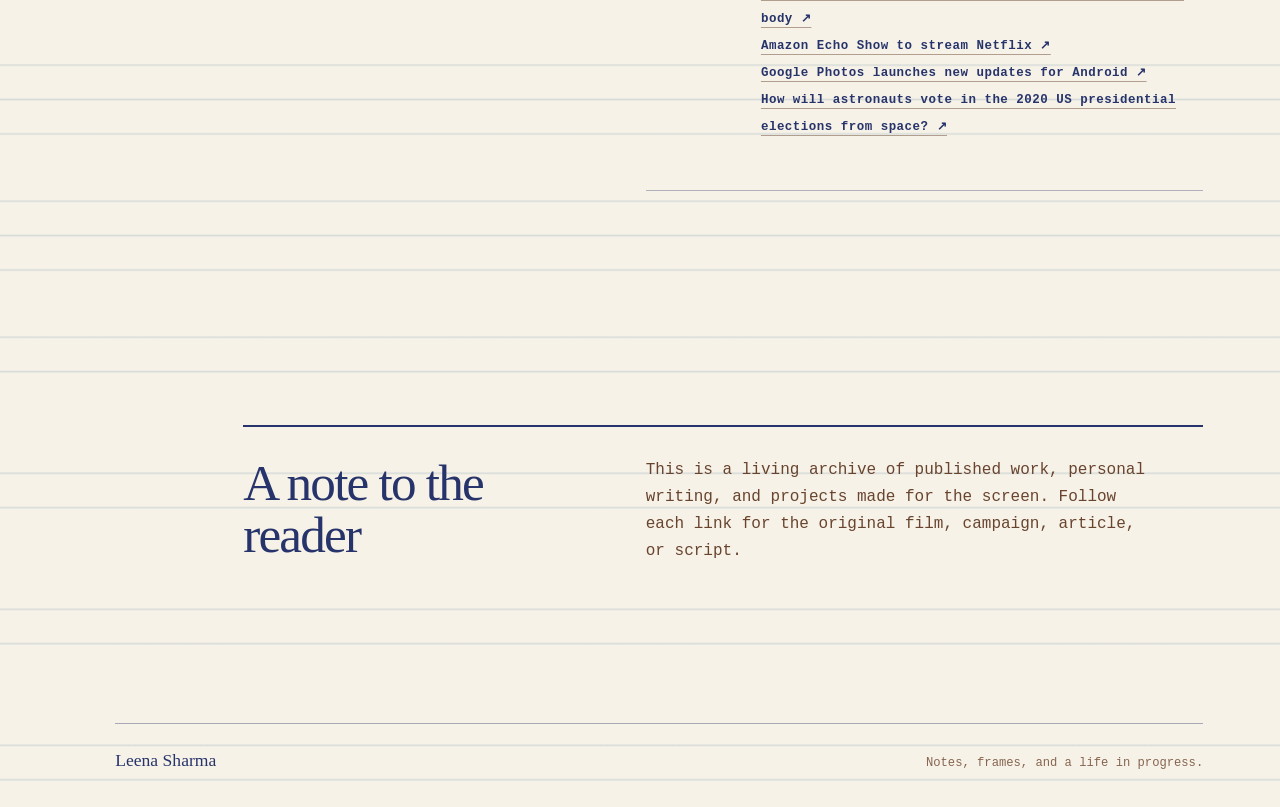
==== commit 0d5e84b5: "feat: populate writing and work archive" ====
--- a/writings.html
+++ b/writings.html
@@ -3,15 +3,14 @@
 <head>
   <meta charset="utf-8" />
   <meta name="viewport" content="width=device-width, initial-scale=1" />
-  <meta name="description" content="Essays, fiction, and notebook fragments by Leena Sharma." />
+  <meta name="description" content="Writing, screen work, campaigns, and reported work by Leena Sharma." />
   <meta name="theme-color" content="#f7f2e7" />
-  <title>Writings | Leena Sharma</title>
+  <title>Writings &amp; work | Leena Sharma</title>
   <link rel="icon" href="assets/favicon.svg" type="image/svg+xml" />
   <link rel="stylesheet" href="styles.css?v=notebook-5" />
 </head>
 <body>
-  <a class="skip-link" href="#main">Skip to the writings</a>
-
+  <a class="skip-link" href="#main">Skip to the work</a>
   <div class="paper-shell">
     <header class="site-header">
       <a class="brand-name" href="index.html">Leena Sharma</a>
@@ -26,74 +25,155 @@
 
     <main class="subpage writing-page" id="main">
       <a class="back-link" href="index.html">Back to index</a>
-
       <header class="page-heading">
-        <h1>Writings</h1>
-        <p>Fiction, short stories, essays, and working notes. Some are finished. Others are still changing their minds.</p>
+        <h1>Writings &amp; work</h1>
+        <p>Fiction, poetry, scripts, campaigns, and reported stories — gathered in one place.</p>
       </header>
 
-      <section class="writing-list" aria-label="Selected writings">
-        <details class="writing-entry" open>
-          <summary>
-            <span class="writing-number">01</span>
-            <span class="writing-summary">
-              <span class="writing-kind">Essay</span>
-              <strong>Localisation is not translation</strong>
-              <span>A note on language, Odisha, and why cultural specificity is not a decorative layer.</span>
-            </span>
-            <span class="details-action" aria-hidden="true">Read</span>
-          </summary>
-          <div class="writing-body">
-            <p>The quickest way to flatten a place is to treat its language like a technical problem. Translation asks whether the sentence survived. Localisation asks whether the person on the other side recognised themselves.</p>
-            <p>This is a starting point for a longer essay about language, culture, and the work of seeing a place clearly.</p>
-          </div>
-        </details>
+      <section aria-labelledby="original-writing-title">
+        <p class="writing-kind">ORIGINAL WRITING / 01</p>
+        <h2 id="original-writing-title">The Gulmohar Series</h2>
+        <div class="writing-list">
+          <details class="writing-entry" open>
+            <summary>
+              <span class="writing-number">01</span>
+              <span class="writing-summary">
+                <span class="writing-kind">Short fiction</span>
+                <strong>Mrs Crawford’s Daily Musings</strong>
+                <span>A crow observes the humans beneath her Gulmohar tree.</span>
+              </span>
+              <span class="details-action" aria-hidden="true">Read</span>
+            </summary>
+            <div class="writing-body">
+              <p>Hello Dear I am Mrs. Crawford — mother, orator, creator, nature lover, and an eloquent speaker, among many other things. But to humans, I am merely a cawing crow. A gross underestimation, dare I say.</p>
+              <p>I sit in a lovely spot on this 100-year-old property, a place my ancestors took immense pride in — the grand, ever-blooming Gulmohar tree. The elders in our Friday commune, perched atop this very abode, often retell the tale of how my great-great-grandparents, with remarkable foresight, chose this spot to drop the seeds of what is now the Mighty Gulmohar.</p>
+              <p>They say the seeds were a gift, fetched by our cousins who flew in from the West for the Annual Migratory Flying Olympics. A once-honorable tradition, now tainted by corruption and favoritism. The family hardly cares to visit anymore, and frankly, the Olympics have become a sham these days. We were shooed away once, and ever since, we have refrained from even being spectators to their disgraceful spectacle.</p>
+              <p>And yet, it’s hard to ignore. Especially when humans have taken a fancy to it, blatantly copying our ancient tradition of soaring through the skies — though their pathetic, wingless attempts at flight have been reduced to the ridiculous spectacle they call the ‘high jump.’ A bastardization of our age old craft.</p>
+              <p>But I digress. I am a simple Crawford lady, elegant, sharp, and with a face card that refuses to be anything but iconic. But like any member of my lineage, I carry a duty. A duty to speak for my kind about hunger, climate change, political and social injustice. And yes, occasionally, I indulge in a little gossip and a well-earned rant.</p>
+              <p>But above all, I observe. And I have observed you. Day in and day out, through storms and sunshine, in your quiet moments and your loudest chaos. I have seen your rise, your fall, your endless cycles of greed and generosity, destruction and repair, love and war. I have watched you build, destroy, and rebuild, all while pretending the past never existed. You believe yourselves to be masters of the world, yet you stumble through it like blind fledglings from a broken nest.</p>
+              <p>By now, you must already be aware because my eyes are but on you, humans. And I have much to say.</p>
+            </div>
+          </details>
+          <details class="writing-entry">
+            <summary>
+              <span class="writing-number">02</span>
+              <span class="writing-summary">
+                <span class="writing-kind">Short fiction</span>
+                <strong>A Regret Over Gulmohar</strong>
+                <span>A tree, a cyclone, and the grief of not having looked closely enough.</span>
+              </span>
+              <span class="details-action" aria-hidden="true">Read</span>
+            </summary>
+            <div class="writing-body">
+              <p>It was one of those great summer mornings. I was on my usual routine — driving to my office. I have always liked summer season albeit the heat wreaks havoc on poor plants and thirsty crows. But there was one tree I used to come across everyday while driving. Under the filter of my tinted glasses, the huge Gulmohar seemed purposefully intense. The orange and green hues popped, competing for a striking contrast with the blue sky. Call it my ignorance but, I always thought that the rear windows of my vehicle captured the Gulmohar way better than any camera could.</p>
+              <p>Few days after the patient admiration of the Gulmohar tree, I was inside closed doors and windows of my home, trying to escape from the massive winds which brought with itself destruction, devastation and heartbreaking stories. It was unusual for cyclones to batter this corner of the world at this month of the year.</p>
+              <p>The following seven nights after Fani — the super cyclone — were like taking a tour to the dark ages without a flash light. Thousands were dragged to homelessness, starvation and the other hundreds to death. Havoc prevailed. The city’s coconut trees were slapped hard by the winds that changed its direction twice! Funny how Fani laughed off the beautification that was carried out during the hockey world cup in 2018. It ripped apart each and every poster in the city like a cat on heat. It was indifferent to the political parties to which the ad. posters belonged to.</p>
+              <p>After a noisy night, came a much awaited daybreak. 24 hours later, I slid the glass windows of my room. Light came in along with mild breeze. It was difficult to find anything green. A sad silence was all I could hear. As I opened the door, something damp embraced on the tip of my right toe. Some jobs in the world require a level of dedication that an email sent on a weekend can hardly match. I thought as I picked up the soaking newspaper. Emboldened headlines and pictures of fallen trees I saw. My soul lacked any enthusiasm to go through it. I needed water.</p>
+              <p>By evening, the breeze had moved past. People were coming out and measuring their losses. Adults grieved about their broken antennas whilst children worried about their treasured pencil-box that lay under the debris of shattered roofs and fallen debris. A few broken asbestos carried from neighboring buildings lay on streets without any entitlement. Amongst the heap of losses, I brought my scooter out onto the road and went on a ride to map out the wrath of the intense winds.</p>
+              <p>For a moment I forgot if there ever was a concrete road because all my eyes were able to see were once majestic trees lying lifelessly on the ground. The proudest ones were destined for the worst. I wondered “Do you know what must happened to the Gulmohar?” I wanted to know. All the while, I regretted taking a snap or admiring its luscious petals a little more. May be spend some time under its shadow whilst the flowers fall off one by one.</p>
+              <p>As i took sharp turns and awkward ways, I reached a place hardly known to me. It was the same route I took for office. Confused, I looked around and then desperately towards the leaf covered road. As if something called me from beneath, I found the orange tint again. The Gulmohar had fallen.</p>
+            </div>
+          </details>
+        </div>
+      </section>
 
-        <details class="writing-entry">
-          <summary>
-            <span class="writing-number">02</span>
-            <span class="writing-summary">
-              <span class="writing-kind">Production note</span>
-              <strong>The invisible labour behind an impossible frame</strong>
-              <span>What hundreds of VFX shots taught me about disciplined, largely unseen decisions.</span>
-            </span>
-            <span class="details-action" aria-hidden="true">Read</span>
-          </summary>
-          <div class="writing-body">
-            <p>A finished frame hides its scaffolding. Schedules, versions, handovers, compromises, late fixes, and questions that sound tiny until an entire shot depends on them.</p>
-            <p>Production is not separate from the creative act. It is the practice that gives a difficult idea a chance to remain intact.</p>
-          </div>
-        </details>
+      <section class="writing-note" aria-labelledby="poetry-title">
+        <h2 id="poetry-title">Poetry</h2>
+        <div>
+          <details class="writing-entry" open>
+            <summary><span class="writing-number">03</span><span class="writing-summary"><span class="writing-kind">Poem</span><strong>Aesthetic</strong><span>An ode to the ironies of Mumbai.</span></span><span class="details-action" aria-hidden="true">Read</span></summary>
+            <div class="writing-body">
+              <p>There’s Something aesthetic<br>in the noise of a local — in the array of lights<br>blocking the violet sunset<br>as it blushes pink, as my eyes descend<br>from the fiftieth floor<br>to the child below,<br>peeing across the railway track.</p>
+              <p>There’s something aesthetic<br>in slyly glimpsing<br>the dangerous romance<br>of lovers against the window-grills, beside the open doorway<br>of the roaring local.</p>
+              <p>Something more aesthetic<br>in the thought of poverty — my eyes trailing<br>across dirty shacks,<br>drooping roofs,<br>yellow-tinted walls — until I realise: this is not where<br>civilisation began,<br>but where it is going<br>to end.</p>
+              <p>The thought is struck from me<br>as my hair lifts<br>in the wake of the local<br>rushing towards Kalyan. Mumbai — aren’t you aesthetic<br>from up here?</p>
+            </div>
+          </details>
+          <details class="writing-entry">
+            <summary><span class="writing-number">04</span><span class="writing-summary"><span class="writing-kind">Poem</span><strong>Rooms, Cities, Monsoons</strong><span>A letter to a best friend and roommate leaving a crammed Jamia PG for Dublin.</span></span><span class="details-action" aria-hidden="true">Read</span></summary>
+            <div class="writing-body">
+              <p>I looked at loneliness closely<br>alone in the room, the city, during monsoon. I blame you for this feeling<br>because you made me feel at home.</p>
+              <p>Now you’re leaving the room, the city, during monsoon. My friend, don’t pack away all the memories.<br>Leave some behind for me,<br>for I’ll miss our tea and samosas in our room, our city, during monsoon.</p>
+              <p>Time passes so differently for each of us; it’s strange.<br>It was just yesterday at midnight when we got dazed and drunk. Tomorrow, yours will be a new room, a new city,<br>and mine will remain this monsoon.</p>
+              <p>I wonder if time zones will affect our friendship.<br>Maybe they will, maybe they won’t… But if, like me, you look at loneliness closely someday,<br>remember: I’m there no matter the different rooms, different cities,<br>or different monsoons.</p>
+            </div>
+          </details>
+          <details class="writing-entry">
+            <summary><span class="writing-number">05</span><span class="writing-summary"><span class="writing-kind">Poem</span><strong lang="hi">मीम</strong><span>A small note about the last ember of a fading connection.</span></span><span class="details-action" aria-hidden="true">Read</span></summary>
+            <div class="writing-body" lang="hi">
+              <p>सुनो ज़रा, क्या हाल है आजकल? दिखाई नहीं देते, सुनाई नहीं देते, सिर्फ़ भूत की तरह अपने होने का एहसास देते हो, हर घंटे, हर पल, एक मीम भेजकर।</p>
+              <p>हाँ, हाँ, बहुत अच्छा sense of humour है तुम्हारा। ठीक है, तुमने ये jokes लिखे नहीं हैं, पर चलो, share तो कर रहे हो न। देख लिया हमने। हँसी आए या न आए, “Ha ha” emoji से react कर दिया है।</p>
+              <p>पर सच बताऊँ, बुरा नहीं मानोगे? मैंने आजकल तुम्हारे jokes देखना बंद कर दिया है। बस like कर देती हूँ, ताकि तुम्हारे दिल को ठेस न पहुँचे और तुम मुझे memes भेजना बंद न कर दो।</p>
+              <p>क्योंकि अब यही आख़िरी लौ बची है हमारे बुझते हुए सम्पर्क की, और मुझे इसे जलाए रखना है।</p>
+            </div>
+          </details>
+          <details class="writing-entry">
+            <summary><span class="writing-number">06</span><span class="writing-summary"><span class="writing-kind">Poem</span><strong lang="hi">तुलसी</strong><span>On carrying the rituals of home into a new city.</span></span><span class="details-action" aria-hidden="true">Read</span></summary>
+            <div class="writing-body" lang="hi">
+              <p>जब मैंने एक नए शहर में कदम रखा,<br>तुलसी के पौधे मुझसे पूछने लगे कि घर में चढ़ा भोग अब कौन खाएगा?<br>कि माँ पुकारें, तो पत्तों को तोड़कर कौन ले आएगा?</p>
+              <p>कि भले ही आज पैसे कमा रहा हूँ मैं तुलसी के पौधे खरीद लाने के लिए,<br>पर माँ के कहने पर पड़ोस वाली Aunty से एक डंठल कौन माँग लाएगा?</p>
+            </div>
+          </details>
+        </div>
+      </section>
 
-        <details class="writing-entry">
-          <summary>
-            <span class="writing-number">03</span>
-            <span class="writing-summary">
-              <span class="writing-kind">Research notebook</span>
-              <strong>Who gets to narrate, and who is made into material?</strong>
-              <span>Questions from reading Dalit literature while researching fiction and film.</span>
-            </span>
-            <span class="details-action" aria-hidden="true">Read</span>
-          </summary>
-          <div class="writing-body">
-            <p>Research changes when the subject is not simply a subject. It becomes a question of position: who is looking, who is speaking, and what the work takes without returning.</p>
-            <p>This notebook holds questions, contradictions, and changes in the project's ethical position, not only conclusions.</p>
-          </div>
-        </details>
+      <section class="writing-note" aria-labelledby="screen-title">
+        <h2 id="screen-title">Scripts &amp; screen work</h2>
+        <div>
+          <details class="writing-entry" open>
+            <summary><span class="writing-number">07</span><span class="writing-summary"><span class="writing-kind">Visual essay</span><strong>Bacche aur Naale</strong><span>A return to the easy days, when this was the only problem we encountered.</span></span><span class="details-action" aria-hidden="true">Read</span></summary>
+            <div class="writing-body"><p>A visual essay depicting the time when life was easy and the only problem we encountered was this.</p><p>Director, screenwriter, editor &amp; sound: Leena Sharma. Cinematography: Somesh Panda. Production management &amp; casting: Sushma Sharma.</p><p><a class="underlined-link" href="https://www.youtube.com/watch?v=jP7phVGiUwQ" target="_blank" rel="noopener noreferrer">Watch the short film ↗</a></p></div>
+          </details>
+          <details class="writing-entry">
+            <summary><span class="writing-number">08</span><span class="writing-summary"><span class="writing-kind">Documentary</span><strong>Soil to Silver</strong><span>A KIIT KISS story.</span></span><span class="details-action" aria-hidden="true">Read</span></summary>
+            <div class="writing-body"><p>Scriptwriter: Leena Sharma. Cinematography: Asutosh Samal, Somesh Panda, and Leena Sharma. Editor: Somesh Panda. Client: Kalinga Institute of Industrial Technology.</p><p><a class="underlined-link" href="https://www.youtube.com/watch?v=eFY4KfdRyKA" target="_blank" rel="noopener noreferrer">Watch Soil to Silver ↗</a></p></div>
+          </details>
+          <details class="writing-entry">
+            <summary><span class="writing-number">09</span><span class="writing-summary"><span class="writing-kind">Screenplay</span><strong>The Last Bench</strong><span>Written by Leena. SWA membership no. 58623.</span></span><span class="details-action" aria-hidden="true">Read</span></summary>
+            <div class="writing-body"><p><a class="underlined-link" href="https://drive.google.com/open?id=1jhh2edfLycGjU0O0BawfZQ7jg8M4TeLp7S7WBpRp53Q" target="_blank" rel="noopener noreferrer">Read the screenplay ↗</a></p></div>
+          </details>
+          <details class="writing-entry">
+            <summary><span class="writing-number">10</span><span class="writing-summary"><span class="writing-kind">Screenplay</span><strong>The Parliament of Peaks</strong><span>Registered with the Screenwriters Association on 26 August 2025.</span></span><span class="details-action" aria-hidden="true">Read</span></summary>
+            <div class="writing-body"><p><a class="underlined-link" href="https://drive.google.com/open?id=1QqGkMvmtZ_QYDbsLmp22VZjsEYS5cuhwetAHcU05zNo" target="_blank" rel="noopener noreferrer">Read the screenplay ↗</a></p></div>
+          </details>
+          <details class="writing-entry">
+            <summary><span class="writing-number">11</span><span class="writing-summary"><span class="writing-kind">Film letter</span><strong>A Letter to Molai’s Friend</strong><span>Written after Abbas Kiarostami’s 1989 documentary <em>Homework</em>.</span></span><span class="details-action" aria-hidden="true">Read</span></summary>
+            <div class="writing-body"><p>A letter to a child whose fear, in the documentary, outlives the moment of punishment: “Adults are complicated but children are easy to understand, aren’t they? Then why did the adults not ‘adult’ when it came to helping you through your trauma.”</p><p><a class="underlined-link" href="https://mubi.com/films/homework?preview_clip=9072" target="_blank" rel="noopener noreferrer">Watch Homework on MUBI ↗</a></p></div>
+          </details>
+        </div>
+      </section>
+
+      <section class="writing-note" aria-labelledby="commercial-title">
+        <h2 id="commercial-title">Campaigns &amp; advertising</h2>
+        <div>
+          <details class="writing-entry" open>
+            <summary><span class="writing-number">12</span><span class="writing-summary"><span class="writing-kind">Creative strategy &amp; copywriting</span><strong>Selected campaigns at Schbang, Delhi</strong><span>Brand work shaped with a clear, approachable voice.</span></span><span class="details-action" aria-hidden="true">Read</span></summary>
+            <div class="writing-body"><p><strong>Godrej Secure</strong> — translating technical product features into simple, fun, approachable language.</p><p><strong>Inorbit × Starbucks</strong> — campaign work, including a Valentine’s Day campaign that kept the communication light-hearted without becoming cringey.</p><p><strong>Topicals &amp; moment marketing</strong> — social-first responses to the cultural calendar.</p><p><strong>#BeTheChangeForTB</strong> — a youth-friendly, non-boring tuberculosis awareness campaign for Johnson &amp; Johnson and the Ministry of Health. One of the creative brains behind the campaign; it received a Shorty Award Gold Prize in the Public Health category.</p><p><strong>Captain Steel</strong> — helping a traditional steel brand establish its digital-marketing pillars from scratch.</p></div>
+          </details>
+          <details class="writing-entry">
+            <summary><span class="writing-number">13</span><span class="writing-summary"><span class="writing-kind">Advertisement scripts</span><strong>Film &amp; brand films</strong><span>Selected credited work as scriptwriter, director, and assistant director.</span></span><span class="details-action" aria-hidden="true">Read</span></summary>
+            <div class="writing-body"><p><a class="underlined-link" href="https://www.instagram.com/reel/C2Rf-KCt5Iu/" target="_blank" rel="noopener noreferrer">My Tata Power App / TPNODL Odisha ↗</a> — scriptwriter and director.</p><p><a class="underlined-link" href="https://www.youtube.com/watch?v=EZ_G0eOdR0A" target="_blank" rel="noopener noreferrer">Waste Management in Puri ↗</a> — scriptwriter and assistant director.</p><p><a class="underlined-link" href="https://www.youtube.com/watch?v=zrn1v7X6X9U" target="_blank" rel="noopener noreferrer">Five Facts About TB with Vaani Kapoor ↗</a> — scriptwriter; Schbang Motion Pictures.</p><p><a class="underlined-link" href="https://www.youtube.com/watch?v=hzhuoL4oHhY" target="_blank" rel="noopener noreferrer">Learn About Tuberculosis ↗</a> — scriptwriter; Schbang, Delhi.</p><p><a class="underlined-link" href="https://www.youtube.com/watch?v=CKVRU48ccPU" target="_blank" rel="noopener noreferrer">Assotech Pride — TVC ↗</a> — scriptwriter.</p><p><a class="underlined-link" href="https://www.youtube.com/watch?v=fvk8HwPh92M" target="_blank" rel="noopener noreferrer">Maa Masala — TVC ↗</a> — scriptwriter.</p><p><a class="underlined-link" href="https://www.youtube.com/watch?v=Tvgl3lt4A0k" target="_blank" rel="noopener noreferrer">Decathlon DVC ↗</a> — scriptwriter.</p><p><a class="underlined-link" href="https://www.youtube.com/watch?v=qrIOlEwQWrA" target="_blank" rel="noopener noreferrer">EOGEPL: Fueling Nation’s Push Towards a Gas-based Economy ↗</a> — scriptwriter and assistant director.</p></div>
+          </details>
+        </div>
+      </section>
+
+      <section class="writing-note" aria-labelledby="reporting-title">
+        <h2 id="reporting-title">Reported work</h2>
+        <div>
+          <details class="writing-entry" open>
+            <summary><span class="writing-number">14</span><span class="writing-summary"><span class="writing-kind">News articles</span><strong>Selected published stories</strong><span>Reporting across science, technology, climate, global affairs, and public life.</span></span><span class="details-action" aria-hidden="true">Read</span></summary>
+            <div class="writing-body"><p><a class="underlined-link" href="https://micky.com.au/nasas-spacecraft-named-after-kalpana-chawla/" target="_blank" rel="noopener noreferrer">NASA’s spacecraft named after Kalpana Chawla ↗</a></p><p><a class="underlined-link" href="https://micky.com.au/environmental-degradation-resulted-in-one-death-in-eight-in-eu/" target="_blank" rel="noopener noreferrer">Environmental degradation resulted in one death in eight in Europe ↗</a></p><p><a class="underlined-link" href="https://micky.com.au/coronavirus-will-cause-developing-asia-to-shrink-for-the-first-time/" target="_blank" rel="noopener noreferrer">Coronavirus will cause ‘Developing Asia’ to shrink for the first time ↗</a></p><p><a class="underlined-link" href="https://micky.com.au/amid-storm-of-hurricanes-in-2020-un-runs-out-of-names/" target="_blank" rel="noopener noreferrer">Amid storm of hurricanes in 2020, UN runs out of names ↗</a></p><p><a class="underlined-link" href="https://micky.com.au/india-beat-china-to-become-a-permanent-member-of-a-un-body/" target="_blank" rel="noopener noreferrer">India beat China to become a permanent member of a UN body ↗</a></p><p><a class="underlined-link" href="https://micky.com.au/amazon-echo-show-to-stream-netflix/" target="_blank" rel="noopener noreferrer">Amazon Echo Show to stream Netflix ↗</a></p><p><a class="underlined-link" href="https://micky.com.au/google-photos-launch-new-updates-for-android/" target="_blank" rel="noopener noreferrer">Google Photos launches new updates for Android ↗</a></p><p><a class="underlined-link" href="https://micky.com.au/how-will-an-astronaut-vote-in-the-us-presidential-elections-2020-from-space/" target="_blank" rel="noopener noreferrer">How will astronauts vote in the 2020 US presidential elections from space? ↗</a></p></div>
+          </details>
+        </div>
       </section>
 
       <aside class="writing-note">
         <h2>A note to the reader</h2>
-        <p>This page is designed to grow slowly. Finished essays can replace these opening fragments without changing the structure.</p>
+        <p>This is a living archive of published work, personal writing, and projects made for the screen. Follow each link for the original film, campaign, article, or script.</p>
       </aside>
     </main>
-
-    <footer class="site-footer">
-      <a href="index.html">Leena Sharma</a>
-      <p>Notes, frames, and a life in progress.</p>
-    </footer>
+    <footer class="site-footer"><a href="index.html">Leena Sharma</a><p>Notes, frames, and a life in progress.</p></footer>
   </div>
-
   <script src="script.js?v=notebook-4"></script>
 </body>
 </html>
